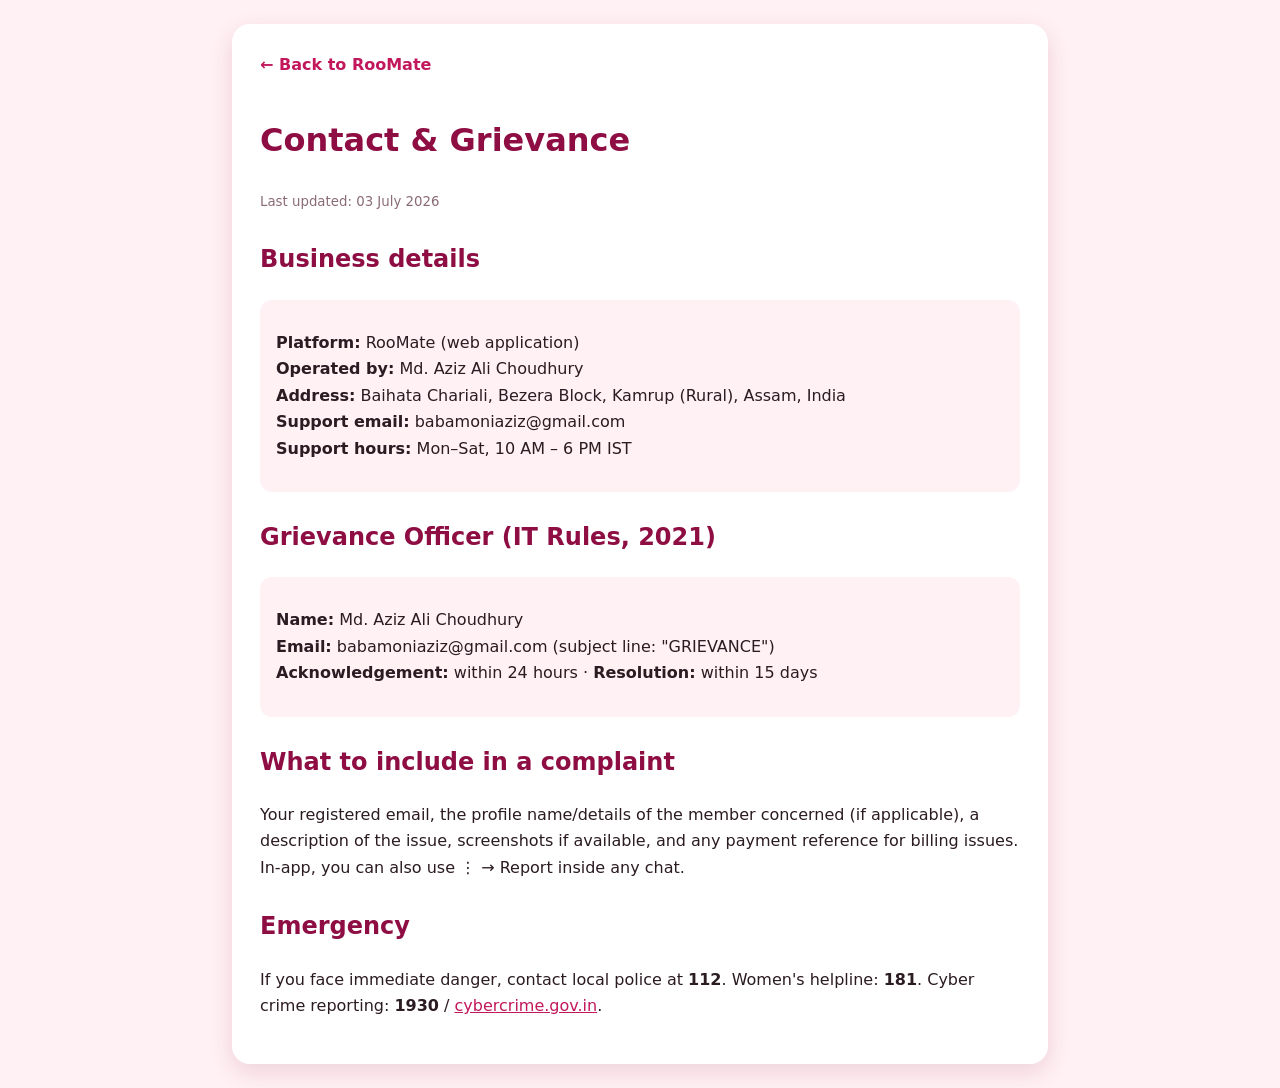
==== contact.html @ f2841fd8 "Add files via upload" ====
<!DOCTYPE html>
<html lang="en">
<head>
<meta charset="UTF-8">
<meta name="viewport" content="width=device-width, initial-scale=1.0">
<title>Contact &amp; Grievance — RooMate</title>
<style>
body{font-family:system-ui,sans-serif;background:#FFF1F4;color:#2B1B22;margin:0;padding:24px;line-height:1.65}
.wrap{max-width:760px;margin:0 auto;background:#fff;border-radius:18px;padding:28px;box-shadow:0 8px 24px rgba(142,14,67,.14)}
h1{color:#8E0E43}h2{color:#8E0E43;margin-top:26px}a{color:#C2185B}
.back{display:inline-block;margin-bottom:14px;font-weight:600;text-decoration:none}
.box{background:#FFF1F4;border-radius:12px;padding:14px 16px;margin:10px 0}
small{color:#8A6B78}
</style>
</head>
<body><div class="wrap">
<a class="back" href="index.html">← Back to RooMate</a>
<h1>Contact &amp; Grievance</h1>
<small>Last updated: 03 July 2026</small>

<h2>Business details</h2>
<div class="box">
<p><strong>Platform:</strong> RooMate (web application)<br>
<strong>Operated by:</strong> Md. Aziz Ali Choudhury<br>
<strong>Address:</strong> Baihata Chariali, Bezera Block, Kamrup (Rural), Assam, India<br>
<strong>Support email:</strong> babamoniaziz@gmail.com<br>
<strong>Support hours:</strong> Mon–Sat, 10 AM – 6 PM IST</p>
</div>

<h2>Grievance Officer (IT Rules, 2021)</h2>
<div class="box">
<p><strong>Name:</strong> Md. Aziz Ali Choudhury<br>
<strong>Email:</strong> babamoniaziz@gmail.com (subject line: "GRIEVANCE")<br>
<strong>Acknowledgement:</strong> within 24 hours · <strong>Resolution:</strong> within 15 days</p>
</div>

<h2>What to include in a complaint</h2>
<p>Your registered email, the profile name/details of the member concerned (if applicable), a description of the issue, screenshots if available, and any payment reference for billing issues. In-app, you can also use ⋮ → Report inside any chat.</p>

<h2>Emergency</h2>
<p>If you face immediate danger, contact local police at <strong>112</strong>. Women's helpline: <strong>181</strong>. Cyber crime reporting: <strong>1930</strong> / <a href="https://cybercrime.gov.in" rel="noopener">cybercrime.gov.in</a>.</p>
</div></body>
</html>
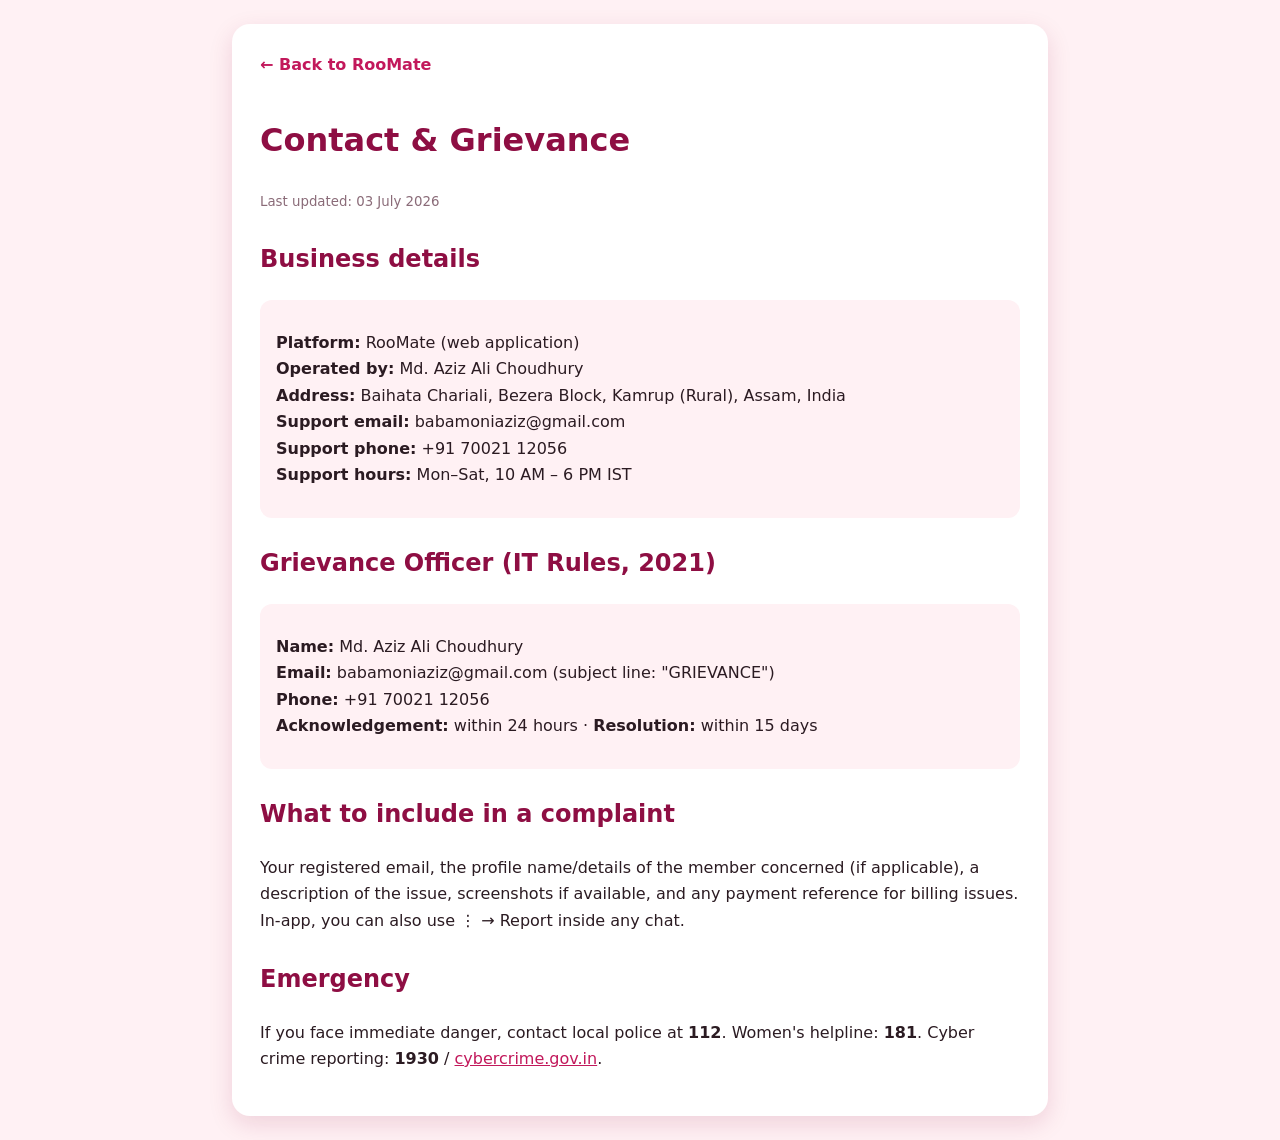
==== commit 68252660: "Add files via upload" ====
--- a/contact.html
+++ b/contact.html
@@ -24,6 +24,7 @@
 <strong>Operated by:</strong> Md. Aziz Ali Choudhury<br>
 <strong>Address:</strong> Baihata Chariali, Bezera Block, Kamrup (Rural), Assam, India<br>
 <strong>Support email:</strong> babamoniaziz@gmail.com<br>
+<strong>Support phone:</strong> +91 70021 12056<br>
 <strong>Support hours:</strong> Mon–Sat, 10 AM – 6 PM IST</p>
 </div>
 
@@ -31,6 +32,7 @@
 <div class="box">
 <p><strong>Name:</strong> Md. Aziz Ali Choudhury<br>
 <strong>Email:</strong> babamoniaziz@gmail.com (subject line: "GRIEVANCE")<br>
+<strong>Phone:</strong> +91 70021 12056<br>
 <strong>Acknowledgement:</strong> within 24 hours · <strong>Resolution:</strong> within 15 days</p>
 </div>
 
